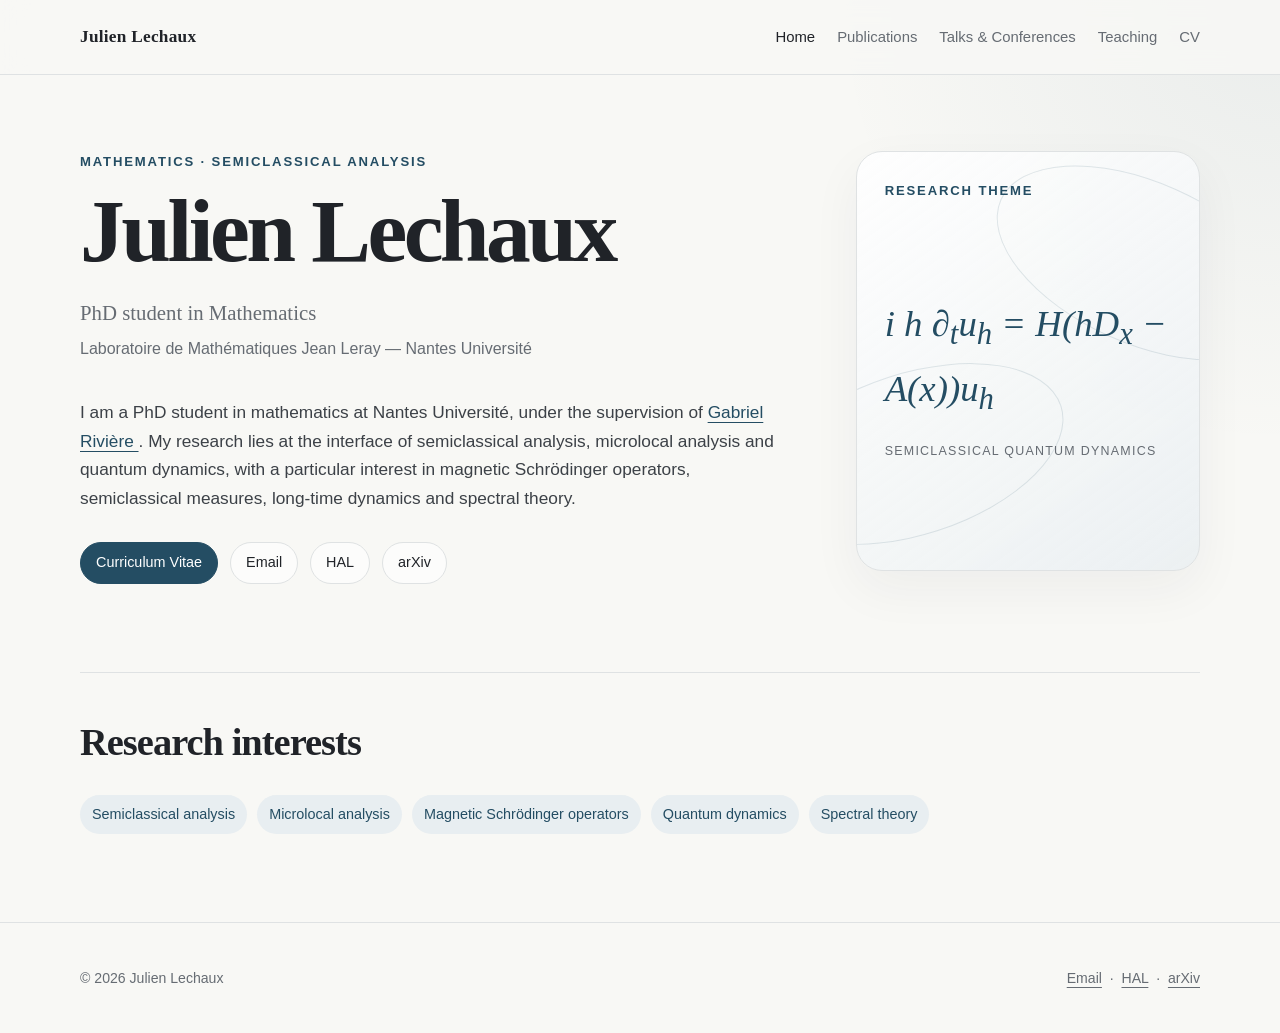
==== index.html @ 01220442 "Revise introduction and remove News section Updated the introduction paragraph to include details ab" ====
<!doctype html>
<html lang="en">
<head>
  <meta charset="utf-8">
  <meta name="viewport" content="width=device-width, initial-scale=1">
  <meta name="description" content="Personal academic webpage of Julien Lechaux, PhD student in mathematics.">
  <title>Julien Lechaux — Mathematics</title>
  <link rel="stylesheet" href="assets/style.css">
</head>
<body>
<div class="site-shell">

<header class="site-header">
  <div class="header-inner">
    <a class="brand" href="index.html" data-site-name>Julien Lechaux</a>
    <nav aria-label="Main navigation">
      <a href="index.html" class="active">Home</a>
      <a href="publications.html" class="">Publications</a>
      <a href="talks.html">Talks &amp; Conferences</a>
      <a href="teaching.html" class="">Teaching</a>
      <a href="assets/CV_Julien_Lechaux.pdf" data-cv>CV</a>
    </nav>
  </div>
</header>

<main>

<section class="hero">
  <div>
    <p class="eyebrow">Mathematics · Semiclassical analysis</p>
    <h1 data-site-name>Julien Lechaux</h1>
    <p class="role" data-role>PhD student in Mathematics</p>
    <p class="institution" data-institution>Laboratoire de Mathématiques Jean Leray</p>

    <p class="lead">
  I am a PhD student in mathematics at Nantes Université, under the supervision of
  <a
    href="https://www.math.sciences.univ-nantes.fr/~riviere-g/index.html"
    target="_blank"
    rel="noopener noreferrer"
  >
    Gabriel Rivière
  </a>.
  My research lies at the interface of semiclassical analysis,
  microlocal analysis and quantum dynamics, with a particular interest in
  magnetic Schrödinger operators, semiclassical measures, long-time dynamics
  and spectral theory.
</p>

    <div class="quick-links">
      <a class="button-link primary" href="assets/CV_Julien_Lechaux.pdf" data-cv>Curriculum Vitae</a>
      <a class="button-link" href="mailto:julien.lechaux@univ-nantes.fr" data-email>Email</a>
      <a class="button-link" href="#" data-hal>HAL</a>
      <a class="button-link" href="#" data-arxiv>arXiv</a>
    </div>
  </div>

  <aside class="math-card" aria-label="Research theme">
    <p class="eyebrow">Research theme</p>
    <div class="formula">
      i h ∂<sub>t</sub>u<sub>h</sub>
      =
      H(hD<sub>x</sub> − A(x))u<sub>h</sub>
      <small>Semiclassical quantum dynamics</small>
    </div>
  </aside>
</section>

<section class="section section-rule">
  <h2>Research interests</h2>
  <div class="interests" data-interests></div>
</section>

</main>

<footer class="site-footer">
  <div class="footer-inner">
    <div>© <span data-year></span> <span data-site-name>Julien Lechaux</span></div>
    <div>
      <a href="mailto:julien.lechaux@example.com" data-email>Email</a>
      &nbsp;·&nbsp;
      <a href="#" data-hal>HAL</a>
      &nbsp;·&nbsp;
      <a href="#" data-arxiv>arXiv</a>
    </div>
  </div>
</footer>

</div>
<script src="site-data.js"></script>
<script src="assets/site.js"></script>

</body>
</html>
---- assets/style.css ----
:root {
  --bg: #f8f8f5;
  --surface: rgba(255, 255, 255, 0.72);
  --text: #202328;
  --muted: #666c73;
  --line: #dfe2e3;
  --accent: #244d63;
  --accent-soft: #e8eef1;
  --max: 1120px;
  --serif: Georgia, "Times New Roman", Times, serif;
  --sans: -apple-system, BlinkMacSystemFont, "Segoe UI", Helvetica, Arial, sans-serif;
}

* {
  box-sizing: border-box;
}

html {
  scroll-behavior: smooth;
}

body {
  margin: 0;
  background:
    radial-gradient(circle at top right, rgba(36,77,99,.065), transparent 28rem),
    var(--bg);
  color: var(--text);
  font-family: var(--sans);
  line-height: 1.65;
}

a {
  color: var(--accent);
  text-decoration-thickness: 1px;
  text-underline-offset: 4px;
}

a:hover {
  opacity: .72;
}

.site-shell {
  min-height: 100vh;
  display: flex;
  flex-direction: column;
}

.site-header {
  border-bottom: 1px solid var(--line);
  background: rgba(248,248,245,.88);
  backdrop-filter: blur(14px);
  position: sticky;
  top: 0;
  z-index: 20;
}

.header-inner,
main,
.footer-inner {
  width: min(calc(100% - 40px), var(--max));
  margin: 0 auto;
}

.header-inner {
  min-height: 74px;
  display: flex;
  align-items: center;
  justify-content: space-between;
  gap: 24px;
}

.brand {
  font-family: var(--serif);
  font-size: 1.08rem;
  font-weight: 700;
  letter-spacing: .015em;
  color: var(--text);
  text-decoration: none;
  white-space: nowrap;
}

nav {
  display: flex;
  gap: 22px;
  flex-wrap: wrap;
  justify-content: flex-end;
}

nav a {
  color: var(--muted);
  text-decoration: none;
  font-size: .93rem;
}

nav a.active,
nav a:hover {
  color: var(--text);
}

main {
  flex: 1;
  padding: 76px 0 88px;
}

.hero {
  display: grid;
  grid-template-columns: minmax(0, 1.55fr) minmax(280px, .75fr);
  gap: 64px;
  align-items: start;
}

.eyebrow {
  margin: 0 0 14px;
  color: var(--accent);
  font-size: .82rem;
  text-transform: uppercase;
  letter-spacing: .14em;
  font-weight: 700;
}

h1, h2, h3 {
  font-family: var(--serif);
  color: var(--text);
  font-weight: 600;
}

h1 {
  margin: 0;
  font-size: clamp(3.1rem, 7vw, 6.4rem);
  line-height: .98;
  letter-spacing: -.04em;
}

h2 {
  margin: 0 0 20px;
  font-size: clamp(1.7rem, 3vw, 2.5rem);
  letter-spacing: -.025em;
}

h3 {
  margin: 0 0 8px;
  font-size: 1.2rem;
}

.role {
  margin: 22px 0 0;
  font-family: var(--serif);
  font-size: 1.3rem;
  color: var(--muted);
}

.institution {
  margin: 5px 0 0;
  color: var(--muted);
}

.lead {
  max-width: 720px;
  margin: 36px 0 0;
  font-size: 1.08rem;
  color: #3c4147;
}

.quick-links {
  display: flex;
  gap: 12px;
  flex-wrap: wrap;
  margin-top: 30px;
}

.button-link {
  display: inline-flex;
  align-items: center;
  min-height: 42px;
  padding: 0 15px;
  border: 1px solid var(--line);
  border-radius: 999px;
  text-decoration: none;
  font-size: .9rem;
  background: rgba(255,255,255,.62);
  color: var(--text);
}

.button-link.primary {
  background: var(--accent);
  border-color: var(--accent);
  color: white;
}

.math-card {
  position: relative;
  overflow: hidden;
  min-height: 420px;
  border: 1px solid var(--line);
  border-radius: 26px;
  background:
    linear-gradient(145deg, rgba(255,255,255,.92), rgba(232,238,241,.74));
  padding: 28px;
  display: flex;
  flex-direction: column;
  justify-content: space-between;
  box-shadow: 0 18px 50px rgba(31,48,58,.05);
}

.math-card::before,
.math-card::after {
  content: "";
  position: absolute;
  border: 1px solid rgba(36,77,99,.13);
  border-radius: 50%;
  width: 310px;
  height: 160px;
  transform: rotate(24deg);
}

.math-card::before {
  top: 30px;
  right: -100px;
}

.math-card::after {
  bottom: 35px;
  left: -100px;
  transform: rotate(-18deg);
}

.formula {
  position: relative;
  z-index: 2;
  margin: auto 0;
  font-family: "Times New Roman", Times, serif;
  font-style: italic;
  font-size: clamp(1.45rem, 3vw, 2.3rem);
  line-height: 1.6;
  color: var(--accent);
}

.formula small {
  display: block;
  margin-top: 18px;
  font-family: var(--sans);
  font-style: normal;
  font-size: .78rem;
  letter-spacing: .1em;
  text-transform: uppercase;
  color: var(--muted);
}

.section {
  margin-top: 88px;
}

.section-rule {
  padding-top: 38px;
  border-top: 1px solid var(--line);
}

.interests {
  display: flex;
  flex-wrap: wrap;
  gap: 10px;
}

.tag {
  background: var(--accent-soft);
  color: var(--accent);
  padding: 8px 12px;
  border-radius: 999px;
  font-size: .9rem;
}

.news-list,
.publications-list {
  display: grid;
  gap: 0;
}

.news-item {
  display: grid;
  grid-template-columns: 90px 1fr;
  gap: 16px;
  padding: 15px 0;
  border-bottom: 1px solid var(--line);
}

.news-year {
  color: var(--muted);
  font-variant-numeric: tabular-nums;
}

.page-intro {
  max-width: 760px;
  margin-bottom: 64px;
}

.page-intro h1 {
  font-size: clamp(2.8rem, 6vw, 5.2rem);
}

.page-intro p {
  margin: 24px 0 0;
  color: var(--muted);
  font-size: 1.08rem;
}

.research-grid {
  display: grid;
  grid-template-columns: repeat(3, 1fr);
  gap: 18px;
}

.research-card {
  min-height: 250px;
  padding: 28px;
  border: 1px solid var(--line);
  border-radius: 20px;
  background: rgba(255,255,255,.58);
}

.research-card p {
  margin: 0;
  color: var(--muted);
}

.publication {
  padding: 28px 0;
  border-top: 1px solid var(--line);
}

.publication-title {
  font-family: var(--serif);
  font-size: 1.24rem;
  margin: 0;
}

.publication-meta {
  margin: 7px 0 0;
  color: var(--muted);
}

.pub-links {
  display: flex;
  gap: 14px;
  flex-wrap: wrap;
  margin-top: 13px;
}

.pub-links a {
  font-size: .9rem;
}

.pub-tags {
  display: flex;
  flex-wrap: wrap;
  gap: 8px;
  margin-top: 14px;
}

.pub-tags span {
  font-size: .77rem;
  color: var(--muted);
  border: 1px solid var(--line);
  border-radius: 999px;
  padding: 5px 9px;
}

.teaching-year {
  display: grid;
  grid-template-columns: 150px 1fr;
  gap: 30px;
  padding: 28px 0;
  border-top: 1px solid var(--line);
}

.teaching-year h3 {
  margin: 0;
}

.teaching-year ul {
  margin: 0;
  padding-left: 18px;
}

.note-box {
  margin-top: 50px;
  border-left: 3px solid var(--accent);
  background: rgba(232,238,241,.55);
  padding: 20px 22px;
  color: #424950;
}

.site-footer {
  border-top: 1px solid var(--line);
}

.footer-inner {
  min-height: 110px;
  display: flex;
  align-items: center;
  justify-content: space-between;
  gap: 24px;
  color: var(--muted);
  font-size: .88rem;
}

.footer-inner a {
  color: var(--muted);
}

@media (max-width: 850px) {
  .hero,
  .research-grid {
    grid-template-columns: 1fr;
  }

  .math-card {
    min-height: 300px;
  }

  .header-inner {
    align-items: flex-start;
    padding: 18px 0;
    flex-direction: column;
    gap: 12px;
  }

  nav {
    justify-content: flex-start;
    gap: 14px 18px;
  }

  .teaching-year {
    grid-template-columns: 1fr;
    gap: 8px;
  }
}

@media (max-width: 540px) {
  .header-inner,
  main,
  .footer-inner {
    width: min(calc(100% - 28px), var(--max));
  }

  main {
    padding-top: 54px;
  }

  h1 {
    font-size: 3.2rem;
  }

  .footer-inner {
    align-items: flex-start;
    justify-content: center;
    flex-direction: column;
    padding: 28px 0;
  }
}
.talks-list {
  padding-left: 1.4rem;
  margin-top: 16px;
}

.talks-list li {
  margin-bottom: 6px;
  padding-left: 6px;
}
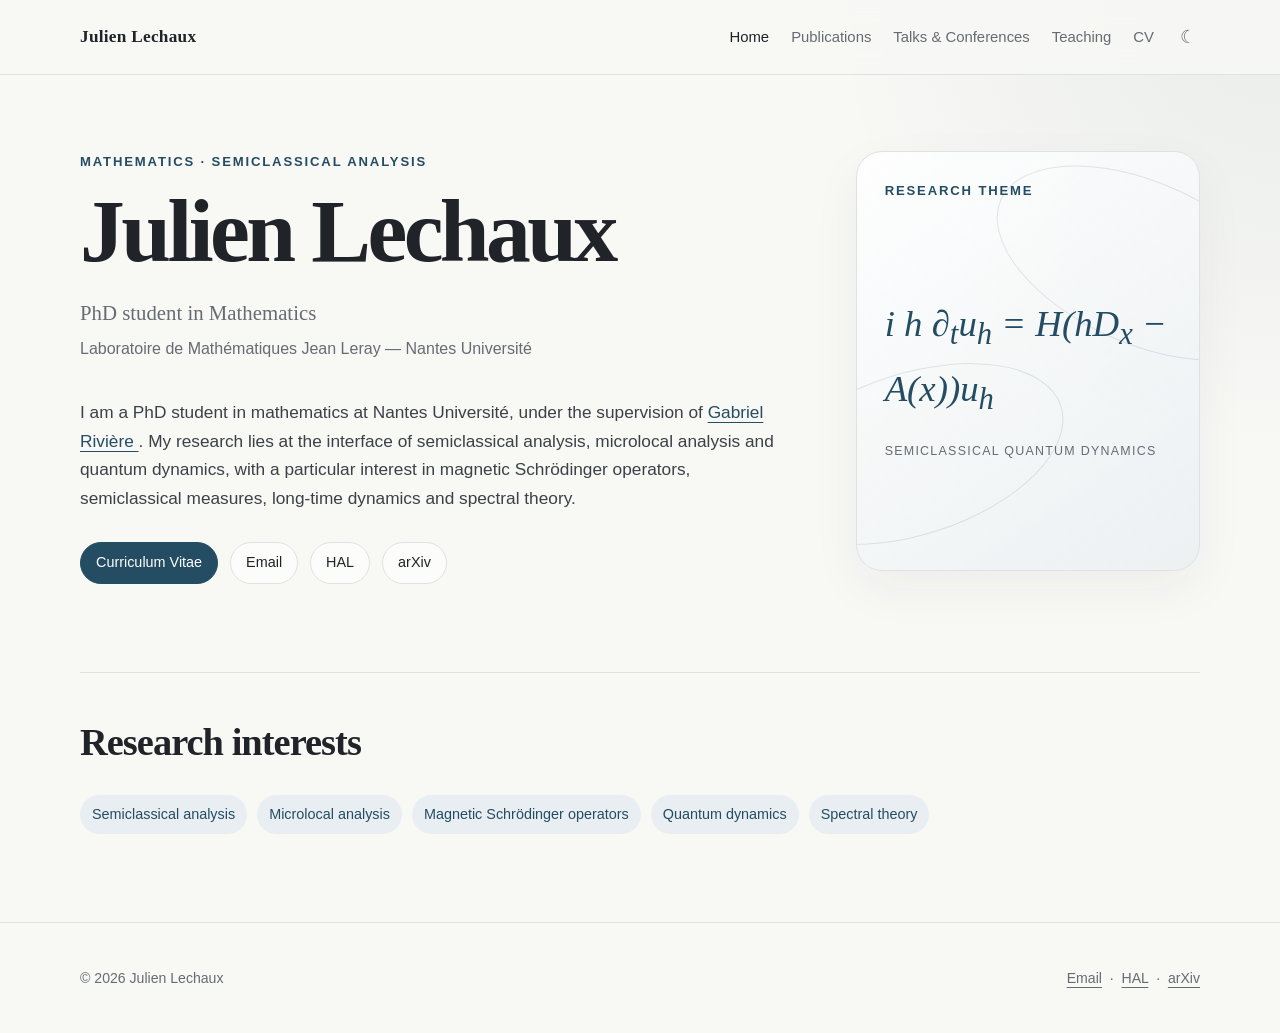
==== commit 56272c70: "Add theme toggle button for dark mode" ====
--- a/index.html
+++ b/index.html
@@ -19,6 +19,14 @@
       <a href="talks.html">Talks &amp; Conferences</a>
       <a href="teaching.html" class="">Teaching</a>
       <a href="assets/CV_Julien_Lechaux.pdf" data-cv>CV</a>
+      <button
+  id="theme-toggle"
+  class="theme-toggle"
+  type="button"
+  aria-label="Toggle dark mode"
+>
+  ☾
+</button>
     </nav>
   </div>
 </header>
--- a/assets/style.css
+++ b/assets/style.css
@@ -466,3 +466,70 @@
   margin-bottom: 6px;
   padding-left: 6px;
 }
+
+/* Dark mode */
+
+body.dark-mode {
+  --bg: #17191c;
+  --surface: rgba(30, 33, 37, 0.85);
+  --text: #eeeeea;
+  --muted: #a8adb3;
+  --line: #353a40;
+  --accent: #8fb6c9;
+  --accent-soft: #25343c;
+}
+
+body.dark-mode {
+  background:
+    radial-gradient(
+      circle at top right,
+      rgba(143, 182, 201, 0.08),
+      transparent 28rem
+    ),
+    var(--bg);
+}
+
+body.dark-mode .site-header {
+  background: rgba(23, 25, 28, 0.88);
+}
+
+body.dark-mode .lead {
+  color: #cdd1d5;
+}
+
+body.dark-mode .math-card {
+  background:
+    linear-gradient(
+      145deg,
+      rgba(34, 38, 42, 0.96),
+      rgba(28, 38, 44, 0.86)
+    );
+}
+
+body.dark-mode .research-card {
+  background: rgba(30, 33, 37, 0.72);
+}
+
+body.dark-mode .button-link {
+  background: rgba(30, 33, 37, 0.8);
+  color: var(--text);
+}
+
+body.dark-mode .button-link.primary {
+  background: var(--accent);
+  color: #17191c;
+}
+
+.theme-toggle {
+  border: 0;
+  background: none;
+  color: var(--muted);
+  cursor: pointer;
+  font-size: 1.15rem;
+  padding: 0 4px;
+  font-family: inherit;
+}
+
+.theme-toggle:hover {
+  color: var(--text);
+}
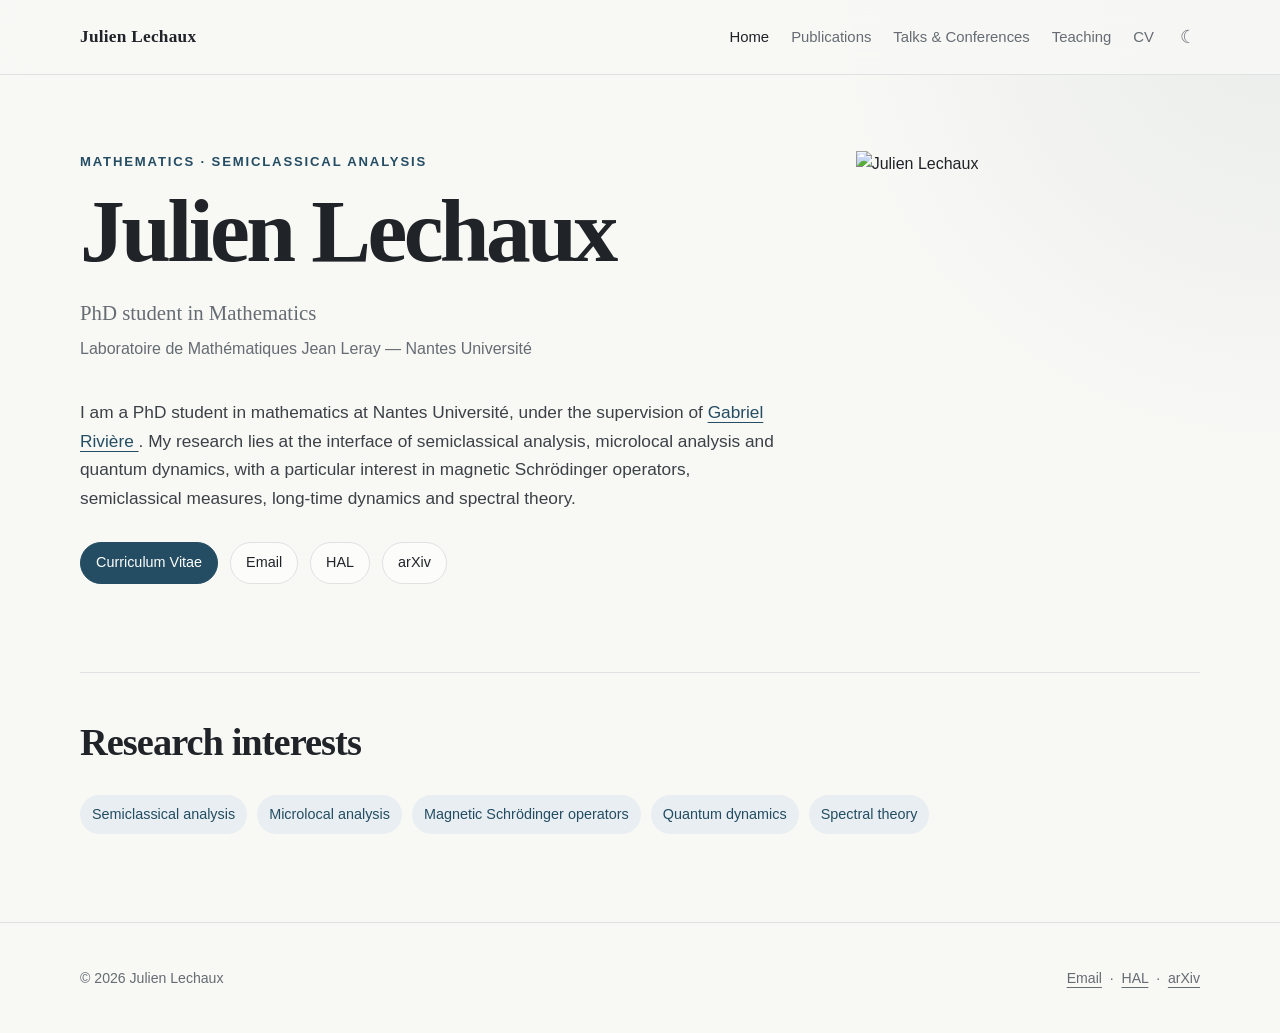
==== commit 0a761b20: "Replace research theme with photo card Removed the research theme section and added a photo card wit" ====
--- a/index.html
+++ b/index.html
@@ -63,15 +63,13 @@
     </div>
   </div>
 
-  <aside class="math-card" aria-label="Research theme">
-    <p class="eyebrow">Research theme</p>
-    <div class="formula">
-      i h ∂<sub>t</sub>u<sub>h</sub>
-      =
-      H(hD<sub>x</sub> − A(x))u<sub>h</sub>
-      <small>Semiclassical quantum dynamics</small>
-    </div>
-  </aside>
+  <aside class="photo-card">
+  <img
+    src="assets/photo_julien.jpg"
+    alt="Julien Lechaux"
+    class="profile-photo"
+  >
+</aside>
 </section>
 
 <section class="section section-rule">
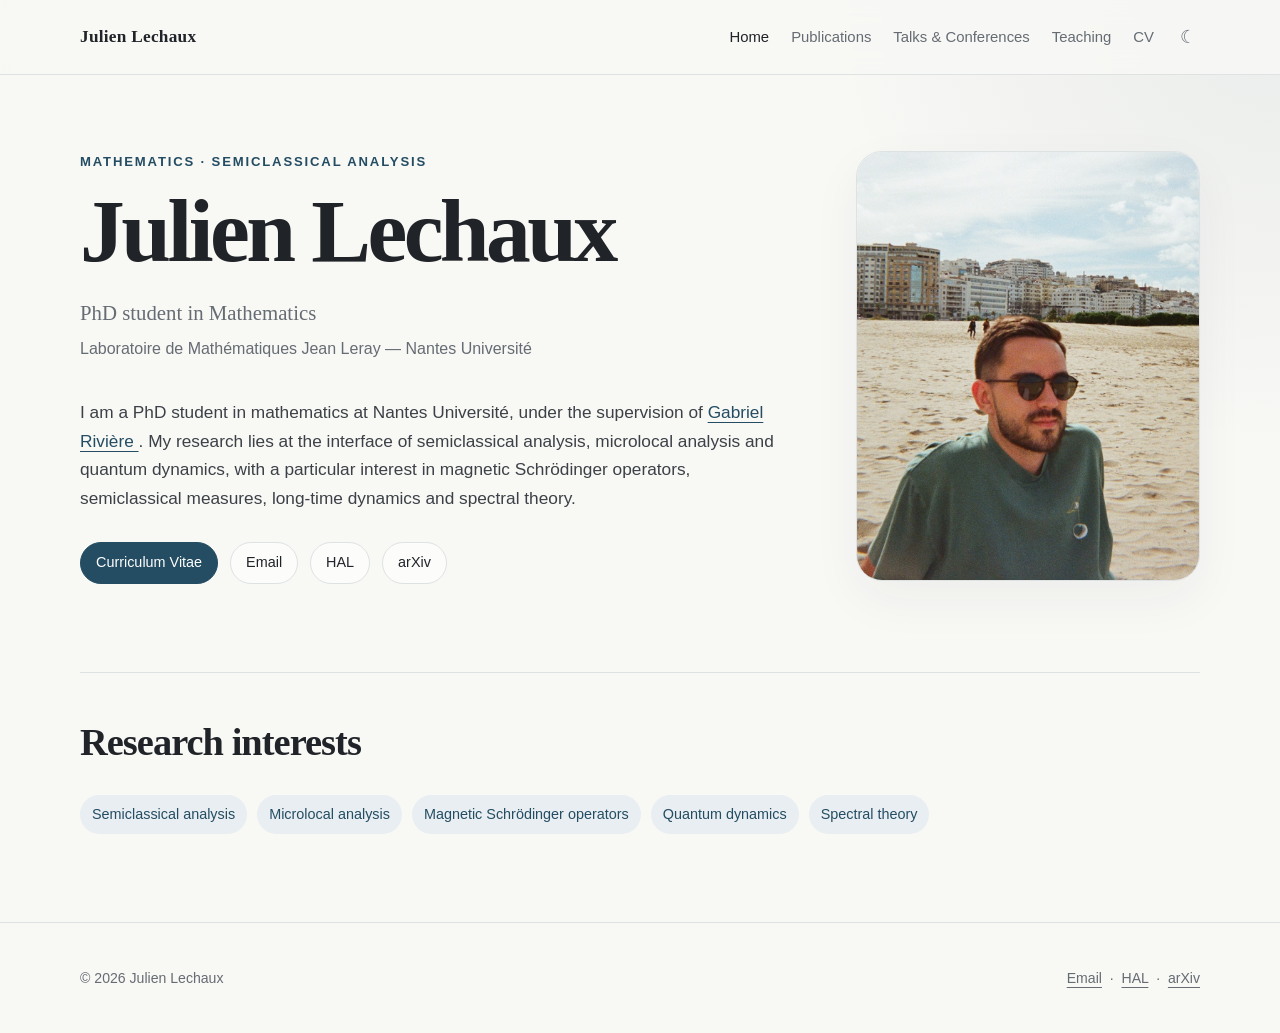
==== commit 0e9ebdbd: "Update profile photo source in index.html" ====
--- a/index.html
+++ b/index.html
@@ -65,7 +65,7 @@
 
   <aside class="photo-card">
   <img
-    src="assets/photo_julien.jpg"
+    src="assets/photo_julien_portrait.jpg"
     alt="Julien Lechaux"
     class="profile-photo"
   >
--- a/assets/style.css
+++ b/assets/style.css
@@ -533,3 +533,30 @@
 .theme-toggle:hover {
   color: var(--text);
 }
+
+.photo-card {
+  overflow: hidden;
+  min-height: 420px;
+  border: 1px solid var(--line);
+  border-radius: 26px;
+  background: rgba(255,255,255,.72);
+  box-shadow: 0 18px 50px rgba(31,48,58,.05);
+}
+
+.profile-photo {
+  display: block;
+  width: 100%;
+  height: 100%;
+  min-height: 420px;
+  object-fit: cover;
+}
+
+@media (max-width: 850px) {
+  .photo-card {
+    min-height: 300px;
+  }
+
+  .profile-photo {
+    min-height: 300px;
+  }
+}
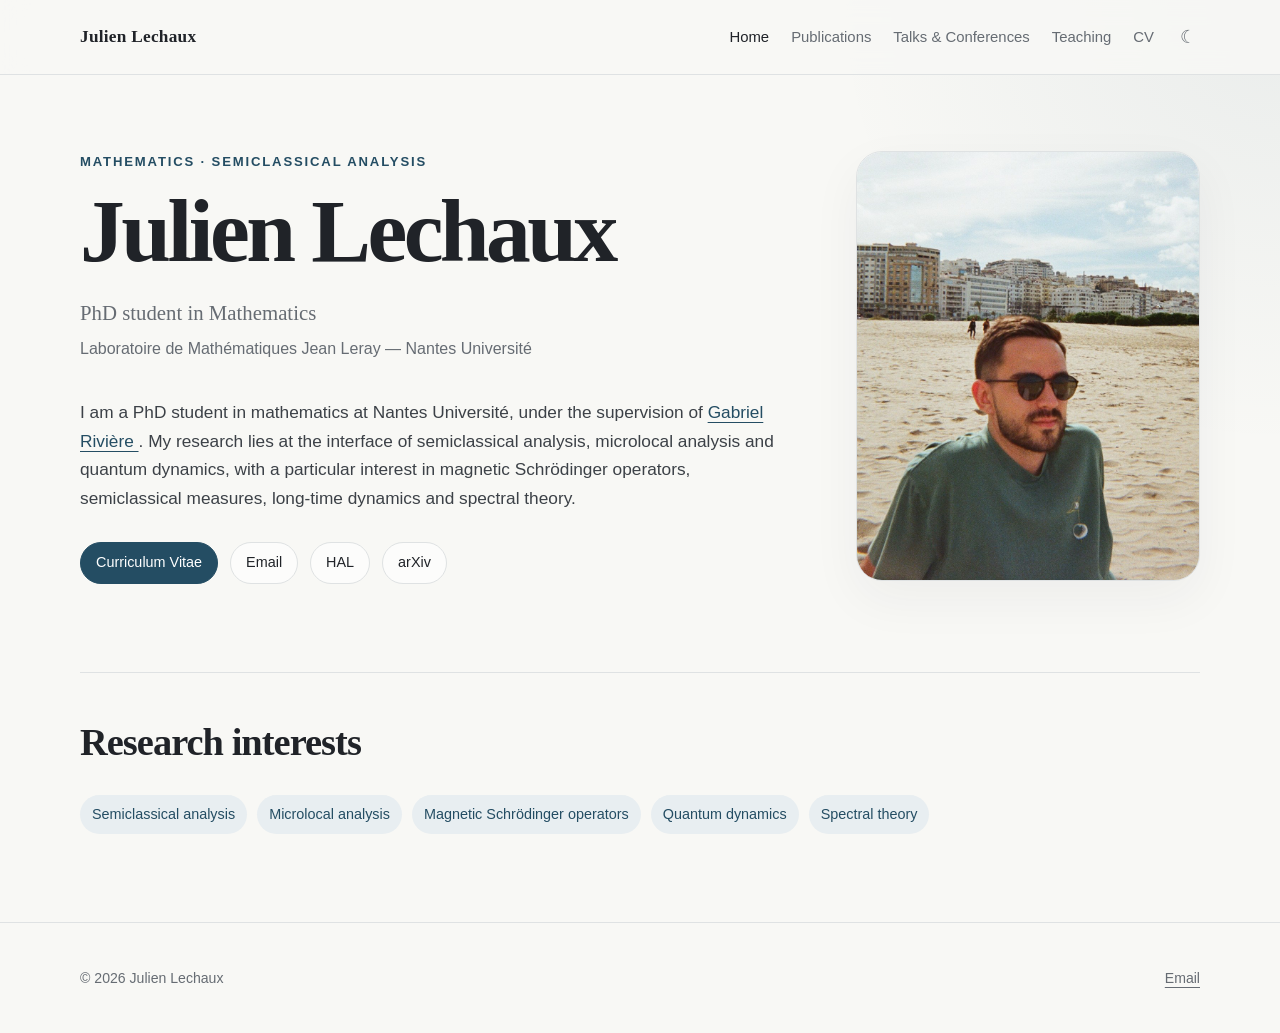
==== commit d8cfe5c9: "Update email address in footer" ====
--- a/index.html
+++ b/index.html
@@ -83,11 +83,7 @@
   <div class="footer-inner">
     <div>© <span data-year></span> <span data-site-name>Julien Lechaux</span></div>
     <div>
-      <a href="mailto:julien.lechaux@example.com" data-email>Email</a>
-      &nbsp;·&nbsp;
-      <a href="#" data-hal>HAL</a>
-      &nbsp;·&nbsp;
-      <a href="#" data-arxiv>arXiv</a>
+      <a href="mailto:julien.lechaux@univ-nantes.fr" data-email>Email</a>
     </div>
   </div>
 </footer>
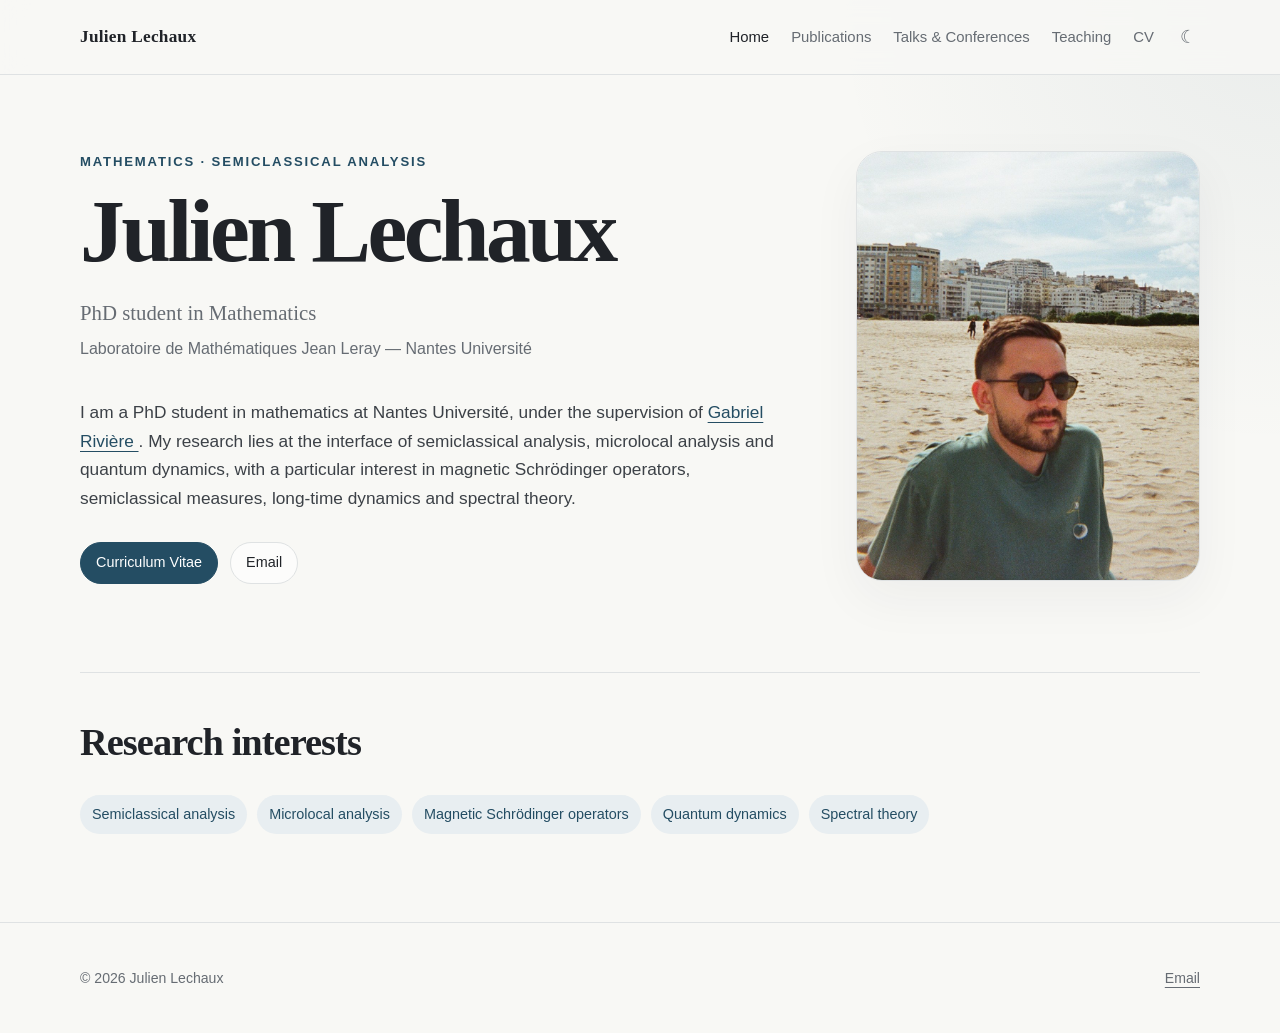
==== commit 95f08668: "Remove HAL and arXiv links from index.html Removed links to HAL and arXiv from quick-links section." ====
--- a/index.html
+++ b/index.html
@@ -58,8 +58,6 @@
     <div class="quick-links">
       <a class="button-link primary" href="assets/CV_Julien_Lechaux.pdf" data-cv>Curriculum Vitae</a>
       <a class="button-link" href="mailto:julien.lechaux@univ-nantes.fr" data-email>Email</a>
-      <a class="button-link" href="#" data-hal>HAL</a>
-      <a class="button-link" href="#" data-arxiv>arXiv</a>
     </div>
   </div>
 
